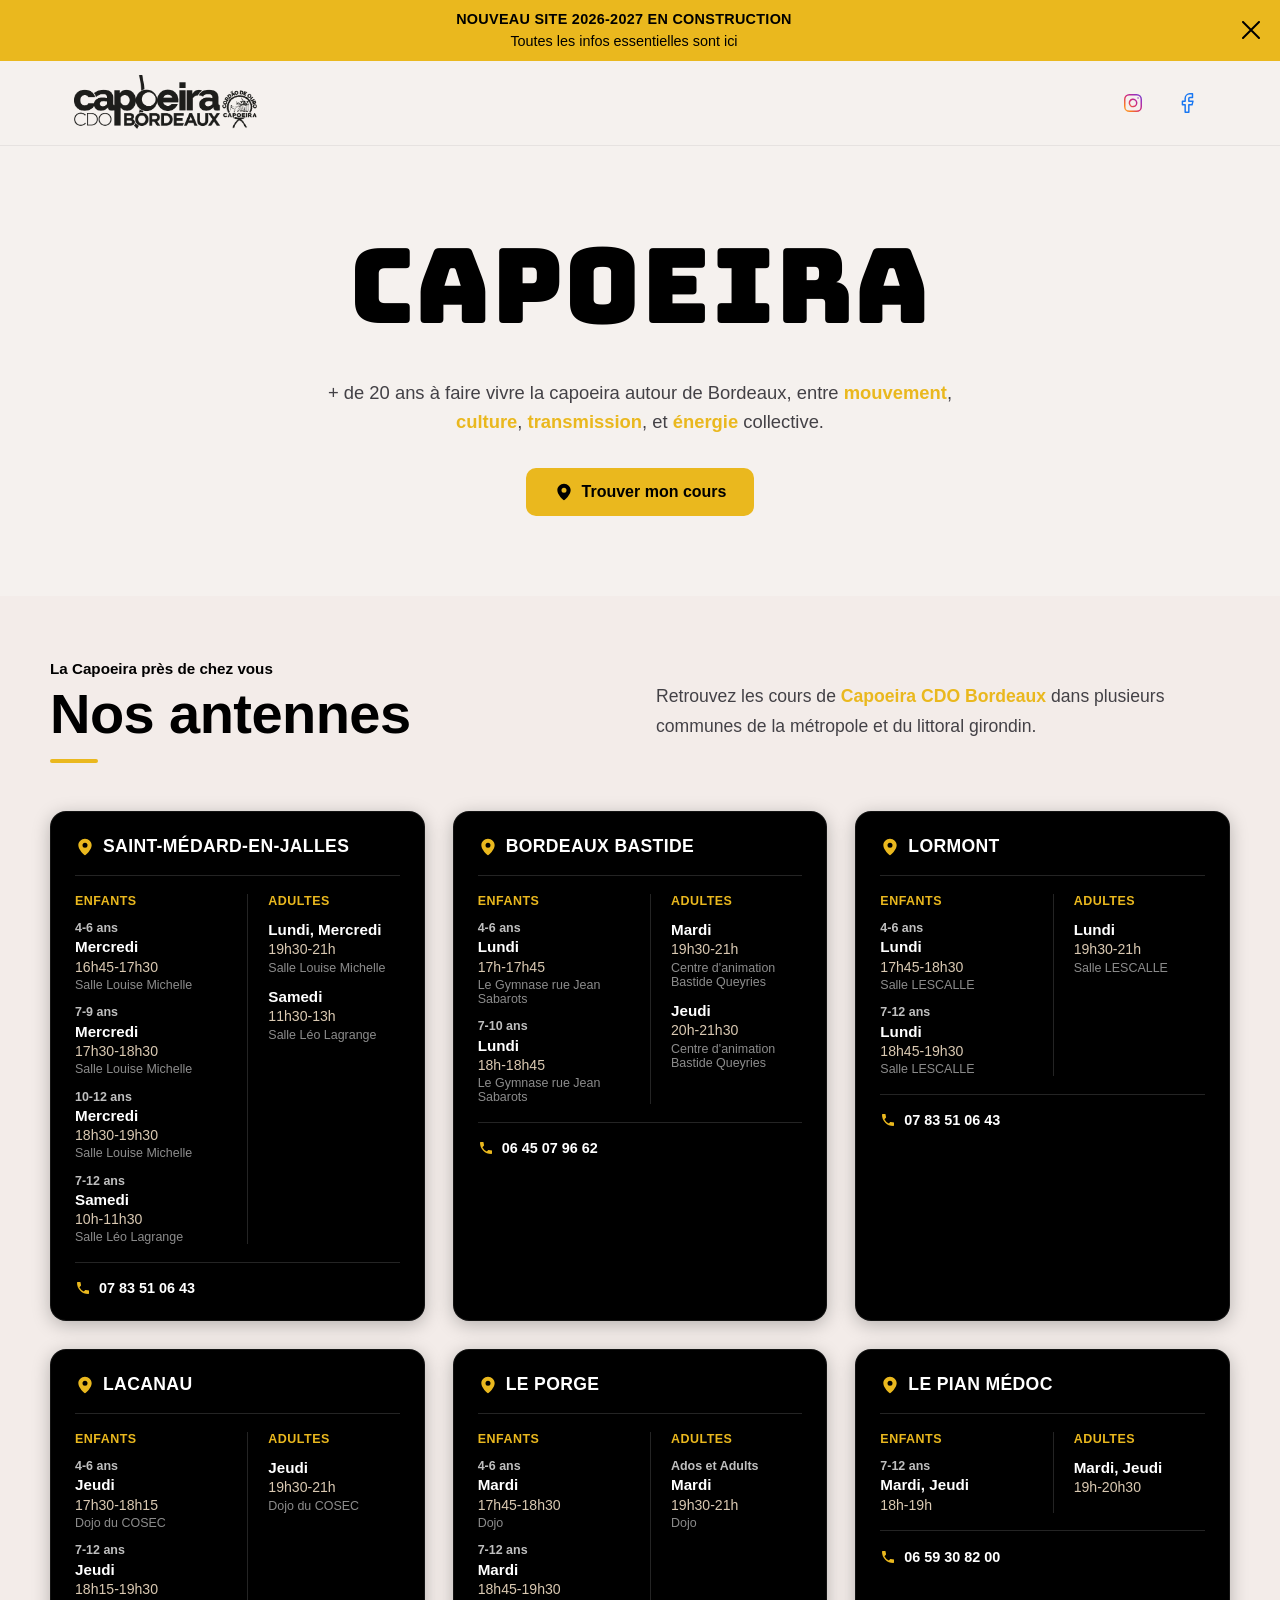
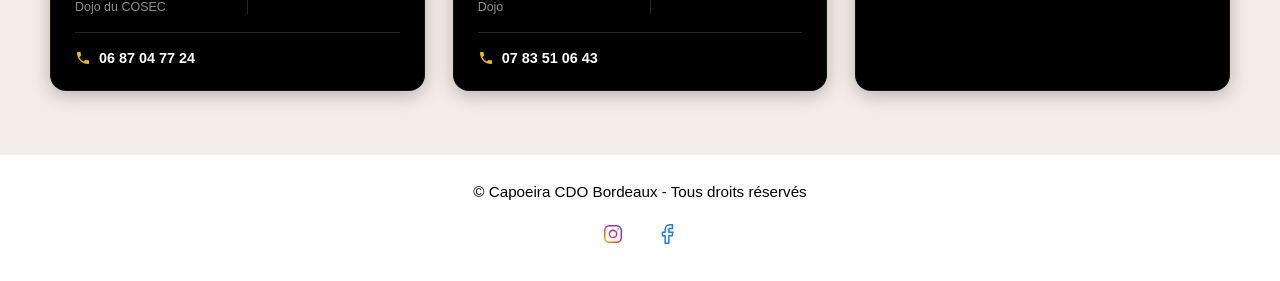
==== index.html @ 887bf37a "Initial commit: original web app Co-Authored-By: Claude Opus 5.5 <noreply@anthropic.com>" ====
<!doctype html>
<html lang="fr">
  <head>
    <meta charset="UTF-8" />
    <meta name="viewport" content="width=device-width, initial-scale=1.0" />
    <title>Capoeira CDO Bordeaux</title>
    <link rel="preconnect" href="https://fonts.googleapis.com" />
    <link rel="preconnect" href="https://fonts.gstatic.com" crossorigin />
    <link
      href="https://fonts.googleapis.com/css2?family=Bungee&display=swap"
      rel="stylesheet"
    />
    <link rel="stylesheet" href="src/style.css" />
  </head>
  <body>
    <div class="banner" id="banner">
      <p class="banner__text">
        <strong>Nouveau site 2026-2027 en construction</strong>
        <span>Toutes les infos essentielles sont ici</span>
      </p>
      <button class="banner__close" id="bannerClose" aria-label="Fermer la bannière">
        <svg width="18" height="18" viewBox="0 0 18 18" fill="none" xmlns="http://www.w3.org/2000/svg">
          <path d="M1 1L17 17M17 1L1 17" stroke="#000000" stroke-width="2" stroke-linecap="round" />
        </svg>
      </button>
    </div>

    <header class="header">
      <div class="header__inner">
        <a href="#top" class="header__logo">
          <img src="public/logo-capoeira-CDO-bordeaux-black.png" alt="Logo Capoeira CDO Bordeaux" />
        </a>

        <div class="header__social">
          <a
            href="https://www.instagram.com/capoeiracdobordeaux/"
            class="header__social-link"
            target="_blank"
            rel="noopener noreferrer"
            aria-label="Instagram Capoeira CDO Bordeaux"
          >
            <img src="public/instagram.svg" alt="" />
          </a>
          <a
            href="https://www.facebook.com/capoeiraCDObordeaux/directory_contact_info"
            class="header__social-link"
            target="_blank"
            rel="noopener noreferrer"
            aria-label="Facebook Capoeira CDO Bordeaux"
          >
            <img src="public/facebook.svg" alt="" />
          </a>
        </div>
      </div>
    </header>

    <main>
      <section class="hero" id="top">
        <h1 class="hero__title">Capoeira</h1>
        <p class="hero__subtitle">
          + de 20 ans à faire vivre la capoeira autour de Bordeaux, entre
          <span class="hero__highlight">mouvement</span>,
          <span class="hero__highlight">culture</span>,
          <span class="hero__highlight">transmission</span>, et
          <span class="hero__highlight">énergie</span> collective.
        </p>
        <a href="#antennes" class="hero__cta">
          <svg viewBox="0 0 24 24" fill="#000000" xmlns="http://www.w3.org/2000/svg">
            <path d="M12 2C7.58 2 4 5.58 4 10c0 5.25 7 12 8 12s8-6.75 8-12c0-4.42-3.58-8-8-8zm0 11a3 3 0 1 1 0-6 3 3 0 0 1 0 6z" />
          </svg>
          Trouver mon cours
        </a>
      </section>

      <section class="antennes" id="antennes">
        <div class="antennes__intro">
          <div class="antennes__intro-left">
            <p class="antennes__eyebrow">La Capoeira près de chez vous</p>
            <h2 class="antennes__title">Nos antennes</h2>
            <span class="antennes__accent"></span>
          </div>
          <div class="antennes__intro-right">
            <p class="antennes__description">
              Retrouvez les cours de
              <strong class="antennes__brand">Capoeira CDO Bordeaux</strong>
              dans plusieurs communes de la métropole et du littoral girondin.
            </p>
          </div>
        </div>
        <div class="antennes__grid" id="antennesGrid"></div>
      </section>
    </main>

    <footer class="footer" id="footer">
      <div class="footer__inner">
        <p>&copy; Capoeira CDO Bordeaux - Tous droits réservés</p>
        <div class="footer__social">
          <a
            href="https://www.instagram.com/capoeiracdobordeaux/"
            class="footer__social-link"
            target="_blank"
            rel="noopener noreferrer"
            aria-label="Instagram Capoeira CDO Bordeaux"
          >
            <img src="public/instagram.svg" alt="" />
          </a>
          <a
            href="https://www.facebook.com/capoeiraCDObordeaux/directory_contact_info"
            class="footer__social-link"
            target="_blank"
            rel="noopener noreferrer"
            aria-label="Facebook Capoeira CDO Bordeaux"
          >
            <img src="public/facebook.svg" alt="" />
          </a>
        </div>
      </div>
    </footer>

    <script src="src/main.js"></script>
  </body>
</html>
---- src/style.css ----
:root {
  --color-secondary: #eab81e; /* Capoeira Gold */
  --color-cream-primary: #f5f1ee;
  --color-cream-secondary: #f3ece9;
  --color-charcoal: #434146;
  --color-stone-gray: #8c8c8c;
  --color-berimbau-orange: #f39433;
  --color-deep-teal: #0a333b;
  --color-cordao-sand: #dac9b2;
  --color-pale-lilac: #eddef4;
  --color-ink-black: #000000;
  --color-white: #ffffff;

  --header-height: 84px;
  --max-width: 1180px;
}

* {
  box-sizing: border-box;
}

html {
  scroll-behavior: smooth;
  scroll-padding-top: var(--header-height);
}

body {
  margin: 0;
  font-family: "Segoe UI", "Helvetica Neue", Arial, sans-serif;
  color: var(--color-charcoal);
  background-color: var(--color-cream-primary);
}

img {
  max-width: 100%;
  display: block;
}

a {
  text-decoration: none;
  color: inherit;
}

/* Banner */
.banner {
  background-color: var(--color-secondary);
  color: var(--color-ink-black);
  display: flex;
  align-items: center;
  justify-content: center;
  gap: 0.75rem;
  padding: 0.65rem 3rem 0.65rem 1rem;
  position: relative;
  text-align: center;
}

.banner.is-hidden {
  display: none;
}

.banner__text {
  margin: 0;
  display: flex;
  flex-direction: column;
  gap: 0.15rem;
  line-height: 1.3;
}

.banner__text strong {
  text-transform: uppercase;
  font-weight: 700;
  font-size: 0.9rem;
  letter-spacing: 0.02em;
}

.banner__text span {
  font-weight: 400;
  font-size: 0.9rem;
}

.banner__close {
  position: absolute;
  right: 1rem;
  top: 50%;
  transform: translateY(-50%);
  background: none;
  border: none;
  cursor: pointer;
  padding: 0.25rem;
  display: flex;
  align-items: center;
  justify-content: center;
}

/* Header */
.header {
  background-color: var(--color-cream-primary);
  position: sticky;
  top: 0;
  z-index: 20;
  box-shadow: 0 1px 0 rgba(0, 0, 0, 0.06);
}

.header__inner {
  max-width: var(--max-width);
  margin: 0 auto;
  min-height: var(--header-height);
  padding: 0.75rem 1.5rem;
  display: flex;
  align-items: center;
  justify-content: space-between;
  gap: 1rem;
}

.header__logo img {
  height: 56px;
  width: auto;
}

.header__social {
  display: flex;
  align-items: center;
  gap: 1rem;
}

.header__social-link {
  display: flex;
  align-items: center;
  justify-content: center;
  width: 38px;
  height: 38px;
  border-radius: 50%;
  transition: background-color 0.2s ease;
}

.header__social-link img {
  width: 22px;
  height: 22px;
}

.header__social-link:hover {
  background-color: var(--color-cream-secondary);
}

/* Hero */
.hero {
  max-width: var(--max-width);
  margin: 0 auto;
  padding: 4.5rem 1.5rem 5rem;
  text-align: center;
}

.hero__title {
  font-family: "Bungee", "Arial Black", sans-serif;
  font-size: clamp(3rem, 9vw, 6.5rem);
  font-weight: 400;
  text-transform: uppercase;
  color: var(--color-ink-black);
  margin: 0 0 1.5rem;
  letter-spacing: 0.01em;
}

.hero__subtitle {
  max-width: 640px;
  margin: 0 auto;
  font-size: 1.15rem;
  line-height: 1.6;
  color: var(--color-charcoal);
}

.hero__highlight {
  color: var(--color-secondary);
  font-weight: 600;
}

.hero__cta {
  display: inline-flex;
  align-items: center;
  gap: 0.5rem;
  margin-top: 2rem;
  padding: 0.85rem 1.75rem;
  background-color: var(--color-secondary);
  color: var(--color-ink-black);
  font-weight: 700;
  font-size: 1rem;
  border-radius: 10px;
  transition: transform 0.2s ease, box-shadow 0.2s ease;
}

.hero__cta svg {
  width: 20px;
  height: 20px;
}

.hero__cta:hover {
  transform: translateY(-2px);
  box-shadow: 0 8px 18px rgba(234, 184, 30, 0.4);
}

/* Antennes */
.antennes {
  background-color: var(--color-cream-secondary);
  padding: 4rem 1.5rem;
}

.antennes__intro {
  max-width: var(--max-width);
  margin: 0 auto 3rem;
  display: grid;
  grid-template-columns: 1fr 1fr;
  gap: 2rem;
  align-items: center;
}

.antennes__eyebrow {
  margin: 0 0 0.5rem;
  color: var(--color-ink-black);
  font-weight: 700;
  font-size: 0.95rem;
}

.antennes__title {
  margin: 0 0 1rem;
  font-weight: 800;
  font-size: clamp(2.5rem, 5vw, 3.5rem);
  color: var(--color-ink-black);
  line-height: 1.05;
  letter-spacing: -0.01em;
}

.antennes__accent {
  display: block;
  width: 48px;
  height: 4px;
  background-color: var(--color-secondary);
  border-radius: 999px;
}

.antennes__description {
  margin: 0;
  color: var(--color-charcoal);
  font-size: 1.1rem;
  line-height: 1.7;
}

.antennes__brand {
  color: var(--color-secondary);
  font-weight: 700;
}

.antennes__grid {
  max-width: var(--max-width);
  margin: 0 auto;
  display: grid;
  grid-template-columns: repeat(auto-fit, minmax(280px, 1fr));
  gap: 1.75rem;
}

.card {
  background-color: var(--color-ink-black);
  border-radius: 16px;
  overflow: hidden;
  border: 1px solid rgba(255, 255, 255, 0.08);
  box-shadow: 0 4px 18px rgba(0, 0, 0, 0.25);
  padding: 1.5rem;
  display: flex;
  flex-direction: column;
  gap: 1.1rem;
  transition: transform 0.2s ease, box-shadow 0.2s ease;
}

.card:hover {
  transform: translateY(-4px);
  box-shadow: 0 10px 26px rgba(0, 0, 0, 0.4);
}

.card__header {
  display: flex;
  align-items: center;
  gap: 0.5rem;
}

.card__pin {
  display: flex;
  flex-shrink: 0;
}

.card__pin svg {
  width: 20px;
  height: 20px;
}

.card__title {
  margin: 0;
  font-size: 1.1rem;
  font-weight: 800;
  text-transform: uppercase;
  letter-spacing: 0.02em;
  color: var(--color-white);
}

.card__divider {
  height: 1px;
  background-color: rgba(255, 255, 255, 0.14);
}

.card__columns {
  display: grid;
  grid-template-columns: 1fr 1fr;
  gap: 1.25rem;
}

.card__column {
  display: flex;
  flex-direction: column;
  gap: 0.85rem;
  padding-left: 1.25rem;
  border-left: 1px solid rgba(255, 255, 255, 0.14);
}

.card__column:first-child {
  padding-left: 0;
  border-left: none;
}

.card__column-title {
  margin: 0;
  color: var(--color-secondary);
  font-weight: 700;
  font-size: 0.78rem;
  text-transform: uppercase;
  letter-spacing: 0.04em;
}

.card__slot {
  margin: 0;
  display: flex;
  flex-direction: column;
  gap: 0.2rem;
}

.card__sub-age {
  margin: 0;
  color: rgba(255, 255, 255, 0.75);
  font-weight: 600;
  font-size: 0.78rem;
}

.card__days {
  margin: 0;
  color: var(--color-white);
  font-weight: 600;
  font-size: 0.95rem;
}

.card__hours {
  margin: 0;
  color: var(--color-cordao-sand);
  font-size: 0.88rem;
}

.card__address {
  margin: 0;
  color: rgba(255, 255, 255, 0.55);
  font-size: 0.78rem;
}

.card__footer {
  display: flex;
  align-items: center;
  gap: 0.5rem;
  padding-top: 1.1rem;
  border-top: 1px solid rgba(255, 255, 255, 0.14);
  font-size: 0.9rem;
}

.card__footer a {
  color: var(--color-white);
  font-weight: 600;
  transition: color 0.2s ease;
}

.card__footer a:hover {
  color: var(--color-secondary);
}

.card__phone-icon {
  display: flex;
  flex-shrink: 0;
}

.card__phone-icon svg {
  width: 16px;
  height: 16px;
}

.card__empty {
  margin: 0;
  color: rgba(255, 255, 255, 0.55);
  font-style: italic;
  font-size: 0.92rem;
}

/* Footer */
.footer {
  background-color: var(--color-white);
  padding: 1.75rem 1.5rem;
}

.footer__inner {
  max-width: var(--max-width);
  margin: 0 auto;
  display: flex;
  flex-direction: column;
  align-items: center;
  gap: 0.9rem;
}

.footer p {
  margin: 0;
  text-align: center;
  color: var(--color-ink-black);
  font-size: 0.95rem;
  font-weight: 400;
}

.footer__social {
  display: flex;
  align-items: center;
  gap: 1rem;
}

.footer__social-link {
  display: flex;
  align-items: center;
  justify-content: center;
  width: 38px;
  height: 38px;
  border-radius: 50%;
  transition: background-color 0.2s ease;
}

.footer__social-link img {
  width: 22px;
  height: 22px;
}

.footer__social-link:hover {
  background-color: var(--color-cream-secondary);
}

/* Responsive */
@media (max-width: 720px) {
  .hero {
    padding: 3rem 1.25rem 3.5rem;
  }

  .banner {
    padding: 0.65rem 2.75rem 0.65rem 0.75rem;
  }

  .card__columns {
    grid-template-columns: 1fr;
    gap: 1.5rem;
  }

  .card__column {
    padding-left: 0;
    border-left: none;
    padding-top: 1.25rem;
    border-top: 1px solid rgba(255, 255, 255, 0.14);
  }

  .card__column:first-child {
    padding-top: 0;
    border-top: none;
  }

  .antennes__intro {
    grid-template-columns: 1fr;
    text-align: left;
  }
}
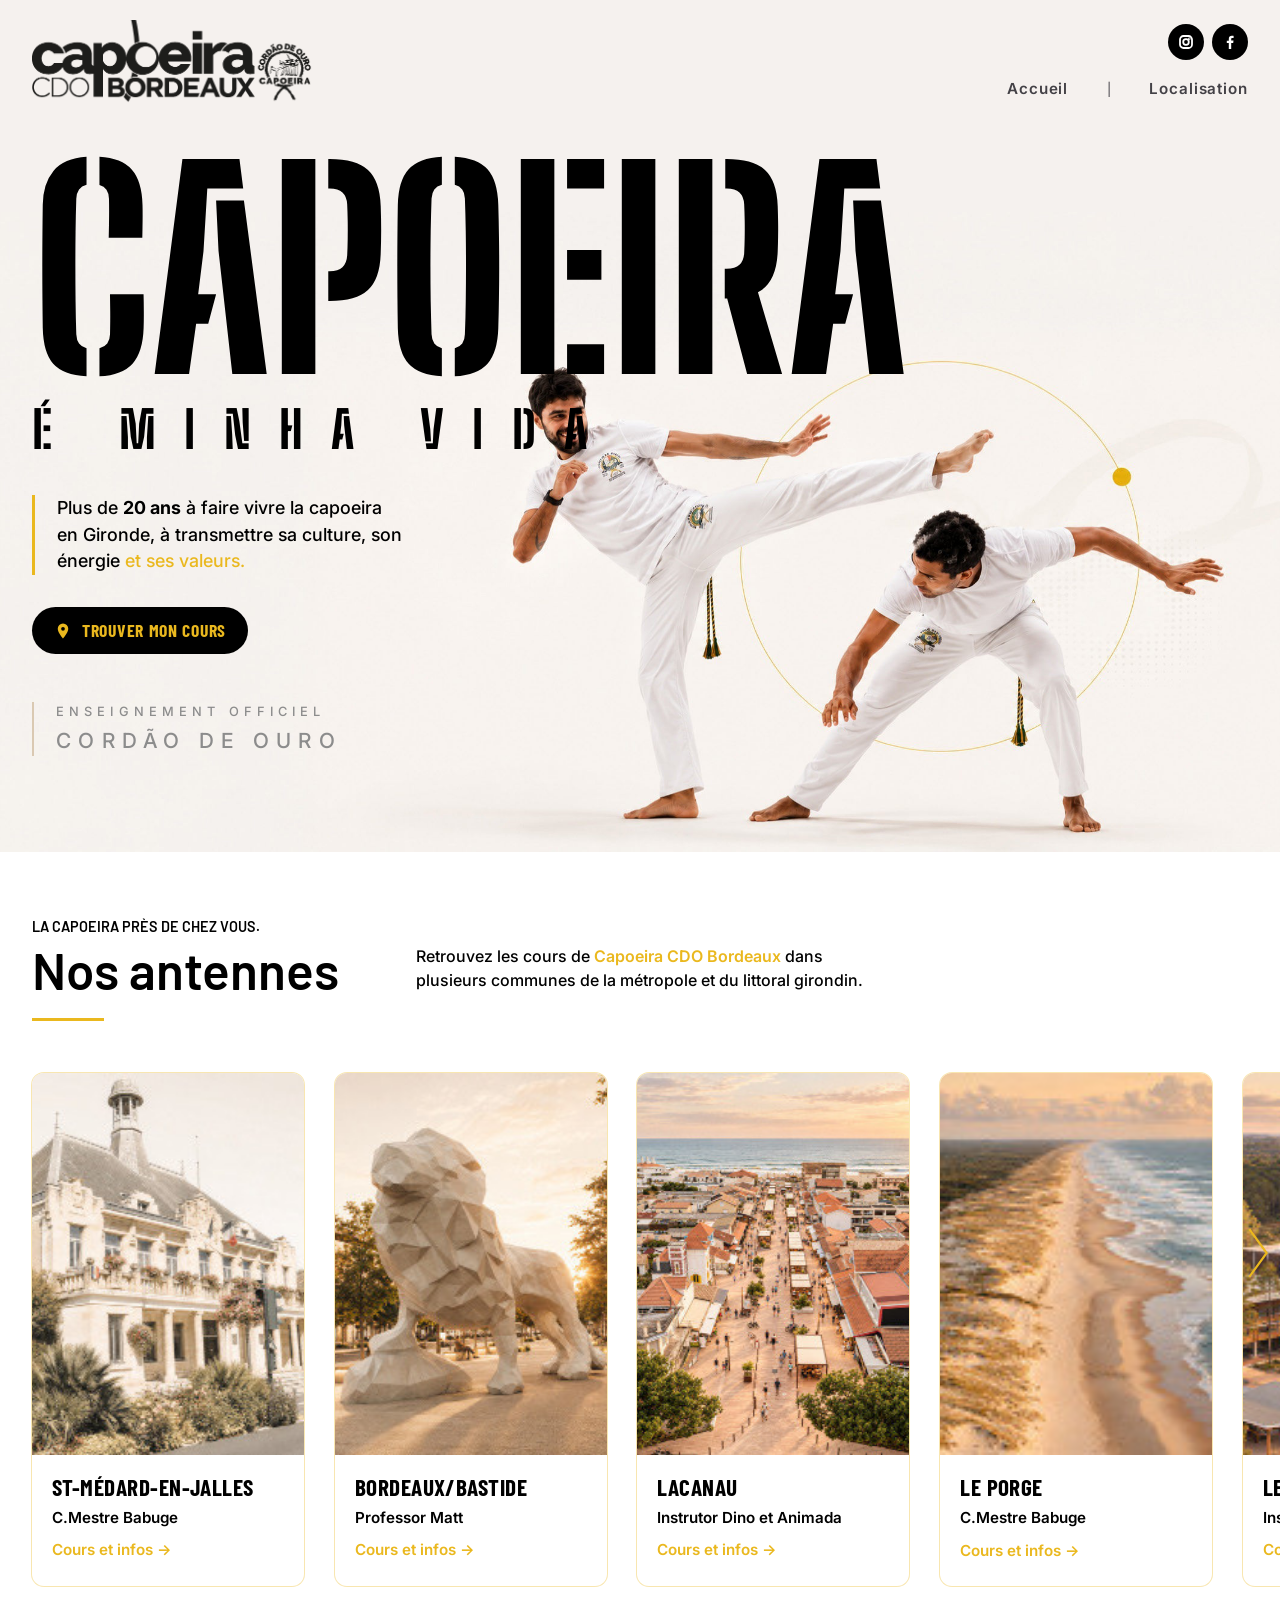
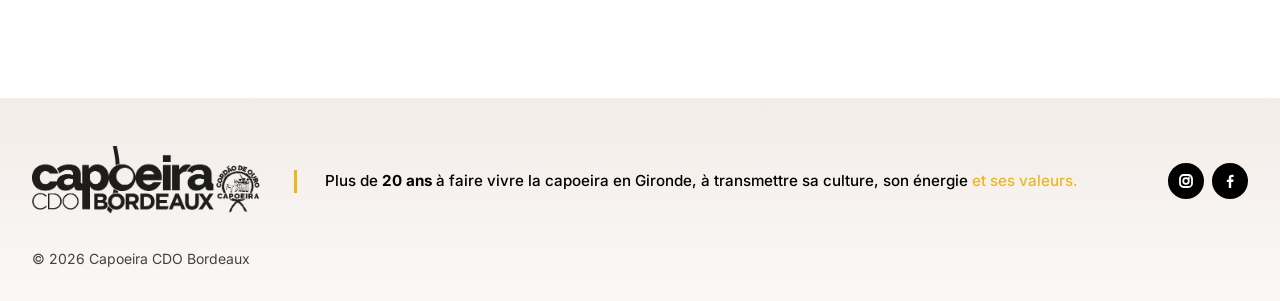
==== commit 7b13b2e4: "feat: landing page with hero, antennes and footer" ====
--- a/index.html
+++ b/index.html
@@ -3,120 +3,704 @@
   <head>
     <meta charset="UTF-8" />
     <meta name="viewport" content="width=device-width, initial-scale=1.0" />
-    <title>Capoeira CDO Bordeaux</title>
+    <title>Capoeira CDO Bordeaux – Cours de capoeira en Gironde</title>
+    <meta
+      name="description"
+      content="Plus de 20 ans à faire vivre la capoeira en Gironde. Cours enfants et adultes à Saint-Médard-en-Jalles, Bordeaux Bastide, Lacanau, Le Porge, Le Pian Médoc et Lormont."
+    />
+    <link
+      rel="icon"
+      type="image/png"
+      href="public/logo-capoeira-CDO-bordeaux-black.png"
+    />
+
     <link rel="preconnect" href="https://fonts.googleapis.com" />
     <link rel="preconnect" href="https://fonts.gstatic.com" crossorigin />
     <link
-      href="https://fonts.googleapis.com/css2?family=Bungee&display=swap"
+      href="https://fonts.googleapis.com/css2?family=Barlow+Condensed:wght@400;700&family=Barlow:wght@500;600&family=Big+Shoulders+Stencil:wght@700&family=Inter:wght@400;500;600;700&display=swap"
       rel="stylesheet"
     />
     <link rel="stylesheet" href="src/style.css" />
+    <script src="src/main.js" defer></script>
   </head>
   <body>
-    <div class="banner" id="banner">
-      <p class="banner__text">
-        <strong>Nouveau site 2026-2027 en construction</strong>
-        <span>Toutes les infos essentielles sont ici</span>
-      </p>
-      <button class="banner__close" id="bannerClose" aria-label="Fermer la bannière">
-        <svg width="18" height="18" viewBox="0 0 18 18" fill="none" xmlns="http://www.w3.org/2000/svg">
-          <path d="M1 1L17 17M17 1L1 17" stroke="#000000" stroke-width="2" stroke-linecap="round" />
-        </svg>
-      </button>
-    </div>
-
-    <header class="header">
-      <div class="header__inner">
-        <a href="#top" class="header__logo">
-          <img src="public/logo-capoeira-CDO-bordeaux-black.png" alt="Logo Capoeira CDO Bordeaux" />
+    <header class="site-header" id="accueil">
+      <div class="container site-header__inner">
+        <a
+          href="#accueil"
+          class="site-header__logo"
+          aria-label="Capoeira CDO Bordeaux – accueil"
+        >
+          <img
+            src="public/logo-capoeira-CDO-bordeaux-black.png"
+            alt="Capoeira CDO Bordeaux"
+            width="286"
+            height="87"
+          />
         </a>
 
-        <div class="header__social">
-          <a
-            href="https://www.instagram.com/capoeiracdobordeaux/"
-            class="header__social-link"
-            target="_blank"
-            rel="noopener noreferrer"
-            aria-label="Instagram Capoeira CDO Bordeaux"
-          >
-            <img src="public/instagram.svg" alt="" />
-          </a>
-          <a
-            href="https://www.facebook.com/capoeiraCDObordeaux/directory_contact_info"
-            class="header__social-link"
-            target="_blank"
-            rel="noopener noreferrer"
-            aria-label="Facebook Capoeira CDO Bordeaux"
-          >
-            <img src="public/facebook.svg" alt="" />
-          </a>
+        <div class="site-header__right">
+          <ul class="socials" aria-label="Réseaux sociaux">
+            <li>
+              <a
+                href="https://www.instagram.com/capoeiracdobordeaux/"
+                target="_blank"
+                rel="noopener"
+                aria-label="Instagram"
+              >
+                <svg viewBox="0 0 24 24" aria-hidden="true">
+                  <rect x="6" y="6" width="12" height="12" rx="3.5" />
+                  <circle cx="12" cy="12" r="2.8" />
+                  <circle cx="15.3" cy="8.7" r=".4" />
+                </svg>
+              </a>
+            </li>
+            <li>
+              <a
+                href="https://www.facebook.com/capoeiraCDObordeaux/directory_contact_info"
+                target="_blank"
+                rel="noopener"
+                aria-label="Facebook"
+              >
+                <svg viewBox="0 0 24 24" aria-hidden="true">
+                  <path
+                    class="fill"
+                    d="M13.2 19v-6h2l.3-2.4h-2.3V9.2c0-.7.2-1.2 1.2-1.2h1.2V5.9c-.2 0-1-.1-1.8-.1-1.8 0-3 1.1-3 3.1v1.8h-2V13h2v6h2.4z"
+                  />
+                </svg>
+              </a>
+            </li>
+          </ul>
+
+          <nav class="main-nav" aria-label="Navigation principale">
+            <ul>
+              <li><a href="#accueil">Accueil</a></li>
+              <li><a href="#antennes">Localisation</a></li>
+            </ul>
+          </nav>
         </div>
       </div>
     </header>
 
     <main>
-      <section class="hero" id="top">
-        <h1 class="hero__title">Capoeira</h1>
-        <p class="hero__subtitle">
-          + de 20 ans à faire vivre la capoeira autour de Bordeaux, entre
-          <span class="hero__highlight">mouvement</span>,
-          <span class="hero__highlight">culture</span>,
-          <span class="hero__highlight">transmission</span>, et
-          <span class="hero__highlight">énergie</span> collective.
-        </p>
-        <a href="#antennes" class="hero__cta">
-          <svg viewBox="0 0 24 24" fill="#000000" xmlns="http://www.w3.org/2000/svg">
-            <path d="M12 2C7.58 2 4 5.58 4 10c0 5.25 7 12 8 12s8-6.75 8-12c0-4.42-3.58-8-8-8zm0 11a3 3 0 1 1 0-6 3 3 0 0 1 0 6z" />
-          </svg>
-          Trouver mon cours
-        </a>
+      <section class="hero" aria-labelledby="hero-title">
+        <div class="container hero__inner">
+          <div class="hero__content">
+            <h1 id="hero-title" class="hero__title">
+              Capoeira
+              <span class="hero__tagline" lang="pt">É minha vida</span>
+            </h1>
+
+            <p class="hero__lead">
+              Plus de <strong>20 ans</strong> à faire vivre la capoeira en
+              Gironde, à transmettre sa culture, son énergie
+              <span class="text-gold">et ses valeurs.</span>
+            </p>
+
+            <a href="#antennes" class="btn btn--dark">
+              <svg viewBox="0 0 24 24" aria-hidden="true">
+                <path
+                  d="M12 2a7 7 0 0 0-7 7c0 5.2 7 13 7 13s7-7.8 7-13a7 7 0 0 0-7-7zm0 9.5A2.5 2.5 0 1 1 12 6.5a2.5 2.5 0 0 1 0 5z"
+                />
+              </svg>
+              Trouver mon cours
+            </a>
+
+            <p class="hero__affiliation">
+              <span>Enseignement officiel</span>
+              <span lang="pt">Cordão de Ouro</span>
+            </p>
+          </div>
+
+          <img
+            class="hero__image"
+            src="public/images/hero-capoeiristes.jpg"
+            alt="Deux capoeiristes en tenue blanche en plein mouvement"
+            width="2449"
+            height="1064"
+          />
+        </div>
       </section>
 
-      <section class="antennes" id="antennes">
-        <div class="antennes__intro">
-          <div class="antennes__intro-left">
-            <p class="antennes__eyebrow">La Capoeira près de chez vous</p>
-            <h2 class="antennes__title">Nos antennes</h2>
-            <span class="antennes__accent"></span>
-          </div>
-          <div class="antennes__intro-right">
-            <p class="antennes__description">
+      <section class="antennes" id="antennes" aria-labelledby="antennes-title">
+        <div class="container">
+          <div class="section-head">
+            <div class="section-head__titles">
+              <p class="section-head__eyebrow">
+                La capoeira près de chez vous.
+              </p>
+              <h2 id="antennes-title" class="section-head__title">
+                Nos antennes
+              </h2>
+            </div>
+            <p class="section-head__text">
               Retrouvez les cours de
-              <strong class="antennes__brand">Capoeira CDO Bordeaux</strong>
-              dans plusieurs communes de la métropole et du littoral girondin.
+              <span class="text-gold">Capoeira CDO Bordeaux</span> dans
+              plusieurs communes de la métropole et du littoral girondin.
             </p>
           </div>
         </div>
-        <div class="antennes__grid" id="antennesGrid"></div>
+
+        <div class="carousel">
+          <button
+            class="carousel__arrow carousel__arrow--prev"
+            type="button"
+            aria-label="Antennes précédentes"
+            data-dir="-1"
+          >
+            <svg viewBox="0 0 24 48" aria-hidden="true">
+              <path d="M20 2 4 24l16 22" />
+            </svg>
+          </button>
+          <ul class="carousel__track" id="antennes-list">
+            <li class="card" id="antenne-saint-medard">
+              <div class="card__media">
+                <img
+                  src="public/images/antenne-saint-medard.jpg"
+                  alt=""
+                  loading="lazy"
+                />
+              </div>
+              <div class="card__body">
+                <h3 class="card__title">St-Médard-en-Jalles</h3>
+                <p class="card__teacher">C.Mestre Babuge</p>
+                <button
+                  class="card__toggle"
+                  type="button"
+                  aria-expanded="false"
+                  aria-controls="antenne-saint-medard-details"
+                >
+                  <span class="card__toggle-label">Cours et infos</span>
+                  <span aria-hidden="true" class="card__toggle-arrow">→</span>
+                </button>
+                <div
+                  class="card__details"
+                  id="antenne-saint-medard-details"
+                  hidden
+                >
+                  <div class="schedule">
+                    <div class="schedule__col">
+                      <h4 class="schedule__title">Enfants</h4>
+                      <div class="schedule__group">
+                        <p class="schedule__age">4-6 ans</p>
+                        <ul class="schedule__sessions">
+                          <li>
+                            <span class="schedule__when"
+                              >Mercredi · 16h45-17h30</span
+                            >
+                            <span class="schedule__where"
+                              >Salle Louise Michelle</span
+                            >
+                          </li>
+                        </ul>
+                      </div>
+                      <div class="schedule__group">
+                        <p class="schedule__age">7-9 ans</p>
+                        <ul class="schedule__sessions">
+                          <li>
+                            <span class="schedule__when"
+                              >Mercredi · 17h30-18h30</span
+                            >
+                            <span class="schedule__where"
+                              >Salle Louise Michelle</span
+                            >
+                          </li>
+                        </ul>
+                      </div>
+                      <div class="schedule__group">
+                        <p class="schedule__age">10-12 ans</p>
+                        <ul class="schedule__sessions">
+                          <li>
+                            <span class="schedule__when"
+                              >Mercredi · 18h30-19h30</span
+                            >
+                            <span class="schedule__where"
+                              >Salle Louise Michelle</span
+                            >
+                          </li>
+                        </ul>
+                      </div>
+                      <div class="schedule__group">
+                        <p class="schedule__age">7-12 ans</p>
+                        <ul class="schedule__sessions">
+                          <li>
+                            <span class="schedule__when"
+                              >Samedi · 10h-11h30</span
+                            >
+                            <span class="schedule__where"
+                              >Salle Léo Lagrange</span
+                            >
+                          </li>
+                        </ul>
+                      </div>
+                    </div>
+                    <div class="schedule__col">
+                      <h4 class="schedule__title">Adultes</h4>
+                      <div class="schedule__group">
+                        <ul class="schedule__sessions">
+                          <li>
+                            <span class="schedule__when"
+                              >Lundi, Mercredi · 19h30-21h</span
+                            >
+                            <span class="schedule__where"
+                              >Salle Louise Michelle</span
+                            >
+                          </li>
+                          <li>
+                            <span class="schedule__when"
+                              >Samedi · 11h30-13h</span
+                            >
+                            <span class="schedule__where"
+                              >Salle Léo Lagrange</span
+                            >
+                          </li>
+                        </ul>
+                      </div>
+                    </div>
+                  </div>
+                  <a class="card__phone" href="tel:0783510643">
+                    <svg viewBox="0 0 24 24" aria-hidden="true">
+                      <path
+                        d="M6.6 10.8a15.1 15.1 0 0 0 6.6 6.6l2.2-2.2a1 1 0 0 1 1-.25 11.4 11.4 0 0 0 3.6.57 1 1 0 0 1 1 1V20a1 1 0 0 1-1 1A17 17 0 0 1 3 4a1 1 0 0 1 1-1h3.5a1 1 0 0 1 1 1c0 1.25.2 2.45.57 3.57a1 1 0 0 1-.25 1z"
+                      ></path>
+                    </svg>
+                    07 83 51 06 43
+                  </a>
+                </div>
+              </div>
+            </li>
+            <li class="card" id="antenne-bordeaux-bastide">
+              <div class="card__media">
+                <img
+                  src="public/images/antenne-bordeaux-bastide.jpg"
+                  alt=""
+                  loading="lazy"
+                />
+              </div>
+              <div class="card__body">
+                <h3 class="card__title">Bordeaux/Bastide</h3>
+                <p class="card__teacher">Professor Matt</p>
+                <button
+                  class="card__toggle"
+                  type="button"
+                  aria-expanded="false"
+                  aria-controls="antenne-bordeaux-bastide-details"
+                >
+                  <span class="card__toggle-label">Cours et infos</span>
+                  <span aria-hidden="true" class="card__toggle-arrow">→</span>
+                </button>
+                <div
+                  class="card__details"
+                  id="antenne-bordeaux-bastide-details"
+                  hidden
+                >
+                  <div class="schedule">
+                    <div class="schedule__col">
+                      <h4 class="schedule__title">Enfants</h4>
+                      <div class="schedule__group">
+                        <p class="schedule__age">4-6 ans</p>
+                        <ul class="schedule__sessions">
+                          <li>
+                            <span class="schedule__when"
+                              >Lundi · 17h-17h45</span
+                            >
+                            <span class="schedule__where"
+                              >Le Gymnase rue Jean Sabarots</span
+                            >
+                          </li>
+                        </ul>
+                      </div>
+                      <div class="schedule__group">
+                        <p class="schedule__age">7-10 ans</p>
+                        <ul class="schedule__sessions">
+                          <li>
+                            <span class="schedule__when"
+                              >Lundi · 18h-18h45</span
+                            >
+                            <span class="schedule__where"
+                              >Le Gymnase rue Jean Sabarots</span
+                            >
+                          </li>
+                        </ul>
+                      </div>
+                    </div>
+                    <div class="schedule__col">
+                      <h4 class="schedule__title">Adultes</h4>
+                      <div class="schedule__group">
+                        <ul class="schedule__sessions">
+                          <li>
+                            <span class="schedule__when"
+                              >Mardi · 19h30-21h</span
+                            >
+                            <span class="schedule__where"
+                              >Centre d'animation Bastide Queyries</span
+                            >
+                          </li>
+                          <li>
+                            <span class="schedule__when"
+                              >Jeudi · 20h-21h30</span
+                            >
+                            <span class="schedule__where"
+                              >Centre d'animation Bastide Queyries</span
+                            >
+                          </li>
+                        </ul>
+                      </div>
+                    </div>
+                  </div>
+                  <a class="card__phone" href="tel:0645079662">
+                    <svg viewBox="0 0 24 24" aria-hidden="true">
+                      <path
+                        d="M6.6 10.8a15.1 15.1 0 0 0 6.6 6.6l2.2-2.2a1 1 0 0 1 1-.25 11.4 11.4 0 0 0 3.6.57 1 1 0 0 1 1 1V20a1 1 0 0 1-1 1A17 17 0 0 1 3 4a1 1 0 0 1 1-1h3.5a1 1 0 0 1 1 1c0 1.25.2 2.45.57 3.57a1 1 0 0 1-.25 1z"
+                      ></path>
+                    </svg>
+                    06 45 07 96 62
+                  </a>
+                </div>
+              </div>
+            </li>
+            <li class="card" id="antenne-lacanau">
+              <div class="card__media">
+                <img
+                  src="public/images/antenne-lacanau.jpg"
+                  alt=""
+                  loading="lazy"
+                />
+              </div>
+              <div class="card__body">
+                <h3 class="card__title">Lacanau</h3>
+                <p class="card__teacher">Instrutor Dino et Animada</p>
+                <button
+                  class="card__toggle"
+                  type="button"
+                  aria-expanded="false"
+                  aria-controls="antenne-lacanau-details"
+                >
+                  <span class="card__toggle-label">Cours et infos</span>
+                  <span aria-hidden="true" class="card__toggle-arrow">→</span>
+                </button>
+                <div class="card__details" id="antenne-lacanau-details" hidden>
+                  <div class="schedule">
+                    <div class="schedule__col">
+                      <h4 class="schedule__title">Enfants</h4>
+                      <div class="schedule__group">
+                        <p class="schedule__age">4-6 ans</p>
+                        <ul class="schedule__sessions">
+                          <li>
+                            <span class="schedule__when"
+                              >Jeudi · 17h30-18h15</span
+                            >
+                            <span class="schedule__where">Dojo du COSEC</span>
+                          </li>
+                        </ul>
+                      </div>
+                      <div class="schedule__group">
+                        <p class="schedule__age">7-12 ans</p>
+                        <ul class="schedule__sessions">
+                          <li>
+                            <span class="schedule__when"
+                              >Jeudi · 18h15-19h30</span
+                            >
+                            <span class="schedule__where">Dojo du COSEC</span>
+                          </li>
+                        </ul>
+                      </div>
+                    </div>
+                    <div class="schedule__col">
+                      <h4 class="schedule__title">Adultes</h4>
+                      <div class="schedule__group">
+                        <ul class="schedule__sessions">
+                          <li>
+                            <span class="schedule__when"
+                              >Jeudi · 19h30-21h</span
+                            >
+                            <span class="schedule__where">Dojo du COSEC</span>
+                          </li>
+                        </ul>
+                      </div>
+                    </div>
+                  </div>
+                  <a class="card__phone" href="tel:0687047724">
+                    <svg viewBox="0 0 24 24" aria-hidden="true">
+                      <path
+                        d="M6.6 10.8a15.1 15.1 0 0 0 6.6 6.6l2.2-2.2a1 1 0 0 1 1-.25 11.4 11.4 0 0 0 3.6.57 1 1 0 0 1 1 1V20a1 1 0 0 1-1 1A17 17 0 0 1 3 4a1 1 0 0 1 1-1h3.5a1 1 0 0 1 1 1c0 1.25.2 2.45.57 3.57a1 1 0 0 1-.25 1z"
+                      ></path>
+                    </svg>
+                    06 87 04 77 24
+                  </a>
+                </div>
+              </div>
+            </li>
+            <li class="card" id="antenne-le-porge">
+              <div class="card__media">
+                <img
+                  src="public/images/antenne-le-porge.jpg"
+                  alt=""
+                  loading="lazy"
+                />
+              </div>
+              <div class="card__body">
+                <h3 class="card__title">Le Porge</h3>
+                <p class="card__teacher">C.Mestre Babuge</p>
+                <button
+                  class="card__toggle"
+                  type="button"
+                  aria-expanded="false"
+                  aria-controls="antenne-le-porge-details"
+                >
+                  <span class="card__toggle-label">Cours et infos</span>
+                  <span aria-hidden="true" class="card__toggle-arrow">→</span>
+                </button>
+                <div class="card__details" id="antenne-le-porge-details" hidden>
+                  <div class="schedule">
+                    <div class="schedule__col">
+                      <h4 class="schedule__title">Enfants</h4>
+                      <div class="schedule__group">
+                        <p class="schedule__age">4-6 ans</p>
+                        <ul class="schedule__sessions">
+                          <li>
+                            <span class="schedule__when"
+                              >Mardi · 17h45-18h30</span
+                            >
+                            <span class="schedule__where">Dojo</span>
+                          </li>
+                        </ul>
+                      </div>
+                      <div class="schedule__group">
+                        <p class="schedule__age">7-12 ans</p>
+                        <ul class="schedule__sessions">
+                          <li>
+                            <span class="schedule__when"
+                              >Mardi · 18h45-19h30</span
+                            >
+                            <span class="schedule__where">Dojo</span>
+                          </li>
+                        </ul>
+                      </div>
+                    </div>
+                    <div class="schedule__col">
+                      <h4 class="schedule__title">Adultes</h4>
+                      <div class="schedule__group">
+                        <p class="schedule__age">Ados et adultes</p>
+                        <ul class="schedule__sessions">
+                          <li>
+                            <span class="schedule__when"
+                              >Mardi · 19h30-21h</span
+                            >
+                            <span class="schedule__where">Dojo</span>
+                          </li>
+                        </ul>
+                      </div>
+                    </div>
+                  </div>
+                  <a class="card__phone" href="tel:0783510643">
+                    <svg viewBox="0 0 24 24" aria-hidden="true">
+                      <path
+                        d="M6.6 10.8a15.1 15.1 0 0 0 6.6 6.6l2.2-2.2a1 1 0 0 1 1-.25 11.4 11.4 0 0 0 3.6.57 1 1 0 0 1 1 1V20a1 1 0 0 1-1 1A17 17 0 0 1 3 4a1 1 0 0 1 1-1h3.5a1 1 0 0 1 1 1c0 1.25.2 2.45.57 3.57a1 1 0 0 1-.25 1z"
+                      ></path>
+                    </svg>
+                    07 83 51 06 43
+                  </a>
+                </div>
+              </div>
+            </li>
+            <li class="card" id="antenne-le-pian-medoc">
+              <div class="card__media">
+                <img
+                  src="public/images/antenne-le-pian-medoc.jpg"
+                  alt=""
+                  loading="lazy"
+                />
+              </div>
+              <div class="card__body">
+                <h3 class="card__title">Le Pian Médoc</h3>
+                <p class="card__teacher">Instrutor Coco</p>
+                <button
+                  class="card__toggle"
+                  type="button"
+                  aria-expanded="false"
+                  aria-controls="antenne-le-pian-medoc-details"
+                >
+                  <span class="card__toggle-label">Cours et infos</span>
+                  <span aria-hidden="true" class="card__toggle-arrow">→</span>
+                </button>
+                <div
+                  class="card__details"
+                  id="antenne-le-pian-medoc-details"
+                  hidden
+                >
+                  <div class="schedule">
+                    <div class="schedule__col">
+                      <h4 class="schedule__title">Enfants</h4>
+                      <div class="schedule__group">
+                        <p class="schedule__age">7-12 ans</p>
+                        <ul class="schedule__sessions">
+                          <li>
+                            <span class="schedule__when"
+                              >Mardi, Jeudi · 18h-19h</span
+                            >
+                          </li>
+                        </ul>
+                      </div>
+                    </div>
+                    <div class="schedule__col">
+                      <h4 class="schedule__title">Adultes</h4>
+                      <div class="schedule__group">
+                        <ul class="schedule__sessions">
+                          <li>
+                            <span class="schedule__when"
+                              >Mardi, Jeudi · 19h-20h30</span
+                            >
+                          </li>
+                        </ul>
+                      </div>
+                    </div>
+                  </div>
+                  <a class="card__phone" href="tel:0659308200">
+                    <svg viewBox="0 0 24 24" aria-hidden="true">
+                      <path
+                        d="M6.6 10.8a15.1 15.1 0 0 0 6.6 6.6l2.2-2.2a1 1 0 0 1 1-.25 11.4 11.4 0 0 0 3.6.57 1 1 0 0 1 1 1V20a1 1 0 0 1-1 1A17 17 0 0 1 3 4a1 1 0 0 1 1-1h3.5a1 1 0 0 1 1 1c0 1.25.2 2.45.57 3.57a1 1 0 0 1-.25 1z"
+                      ></path>
+                    </svg>
+                    06 59 30 82 00
+                  </a>
+                </div>
+              </div>
+            </li>
+            <li class="card" id="antenne-lormont">
+              <div class="card__media">
+                <img src="public/images/antenne-lormont.jpg" alt="" loading="lazy" />
+              </div>
+              <div class="card__body">
+                <h3 class="card__title">Lormont</h3>
+                <p class="card__teacher">C.Mestre Babuge</p>
+                <button
+                  class="card__toggle"
+                  type="button"
+                  aria-expanded="false"
+                  aria-controls="antenne-lormont-details"
+                >
+                  <span class="card__toggle-label">Cours et infos</span>
+                  <span aria-hidden="true" class="card__toggle-arrow">→</span>
+                </button>
+                <div class="card__details" id="antenne-lormont-details" hidden>
+                  <div class="schedule">
+                    <div class="schedule__col">
+                      <h4 class="schedule__title">Enfants</h4>
+                      <div class="schedule__group">
+                        <p class="schedule__age">4-6 ans</p>
+                        <ul class="schedule__sessions">
+                          <li>
+                            <span class="schedule__when"
+                              >Lundi · 17h45-18h30</span
+                            >
+                            <span class="schedule__where">Salle LESCALLE</span>
+                          </li>
+                        </ul>
+                      </div>
+                      <div class="schedule__group">
+                        <p class="schedule__age">7-12 ans</p>
+                        <ul class="schedule__sessions">
+                          <li>
+                            <span class="schedule__when"
+                              >Lundi · 18h45-19h30</span
+                            >
+                            <span class="schedule__where">Salle LESCALLE</span>
+                          </li>
+                        </ul>
+                      </div>
+                    </div>
+                    <div class="schedule__col">
+                      <h4 class="schedule__title">Adultes</h4>
+                      <div class="schedule__group">
+                        <ul class="schedule__sessions">
+                          <li>
+                            <span class="schedule__when"
+                              >Lundi · 19h30-21h</span
+                            >
+                            <span class="schedule__where">Salle LESCALLE</span>
+                          </li>
+                        </ul>
+                      </div>
+                    </div>
+                  </div>
+                  <a class="card__phone" href="tel:0783510643">
+                    <svg viewBox="0 0 24 24" aria-hidden="true">
+                      <path
+                        d="M6.6 10.8a15.1 15.1 0 0 0 6.6 6.6l2.2-2.2a1 1 0 0 1 1-.25 11.4 11.4 0 0 0 3.6.57 1 1 0 0 1 1 1V20a1 1 0 0 1-1 1A17 17 0 0 1 3 4a1 1 0 0 1 1-1h3.5a1 1 0 0 1 1 1c0 1.25.2 2.45.57 3.57a1 1 0 0 1-.25 1z"
+                      ></path>
+                    </svg>
+                    07 83 51 06 43
+                  </a>
+                </div>
+              </div>
+            </li>
+          </ul>
+          <button
+            class="carousel__arrow carousel__arrow--next"
+            type="button"
+            aria-label="Antennes suivantes"
+            data-dir="1"
+          >
+            <svg viewBox="0 0 24 48" aria-hidden="true">
+              <path d="m4 2 16 22L4 46" />
+            </svg>
+          </button>
+        </div>
       </section>
     </main>
 
-    <footer class="footer" id="footer">
-      <div class="footer__inner">
-        <p>&copy; Capoeira CDO Bordeaux - Tous droits réservés</p>
-        <div class="footer__social">
-          <a
-            href="https://www.instagram.com/capoeiracdobordeaux/"
-            class="footer__social-link"
-            target="_blank"
-            rel="noopener noreferrer"
-            aria-label="Instagram Capoeira CDO Bordeaux"
-          >
-            <img src="public/instagram.svg" alt="" />
-          </a>
-          <a
-            href="https://www.facebook.com/capoeiraCDObordeaux/directory_contact_info"
-            class="footer__social-link"
-            target="_blank"
-            rel="noopener noreferrer"
-            aria-label="Facebook Capoeira CDO Bordeaux"
-          >
-            <img src="public/facebook.svg" alt="" />
-          </a>
+    <footer class="site-footer">
+      <div class="container">
+        <div class="site-footer__top">
+          <img
+            src="public/logo-capoeira-CDO-bordeaux-black.png"
+            alt="Capoeira CDO Bordeaux"
+            width="286"
+            height="87"
+            loading="lazy"
+          />
+          <p class="site-footer__text">
+            Plus de <strong>20 ans</strong> à faire vivre la capoeira en
+            Gironde, à transmettre sa culture, son énergie
+            <span class="text-gold">et ses valeurs.</span>
+          </p>
+          <ul class="socials" aria-label="Réseaux sociaux">
+            <li>
+              <a
+                href="https://www.instagram.com/capoeiracdobordeaux/"
+                target="_blank"
+                rel="noopener"
+                aria-label="Instagram"
+              >
+                <svg viewBox="0 0 24 24" aria-hidden="true">
+                  <rect x="6" y="6" width="12" height="12" rx="3.5" />
+                  <circle cx="12" cy="12" r="2.8" />
+                  <circle cx="15.3" cy="8.7" r=".4" />
+                </svg>
+              </a>
+            </li>
+            <li>
+              <a
+                href="https://www.facebook.com/capoeiraCDObordeaux/directory_contact_info"
+                target="_blank"
+                rel="noopener"
+                aria-label="Facebook"
+              >
+                <svg viewBox="0 0 24 24" aria-hidden="true">
+                  <path
+                    class="fill"
+                    d="M13.2 19v-6h2l.3-2.4h-2.3V9.2c0-.7.2-1.2 1.2-1.2h1.2V5.9c-.2 0-1-.1-1.8-.1-1.8 0-3 1.1-3 3.1v1.8h-2V13h2v6h2.4z"
+                  />
+                </svg>
+              </a>
+            </li>
+          </ul>
         </div>
+        <p class="site-footer__copy">
+          © <span id="year">2026</span> Capoeira CDO Bordeaux
+        </p>
       </div>
     </footer>
-
-    <script src="src/main.js"></script>
   </body>
 </html>
--- a/src/style.css
+++ b/src/style.css
@@ -1,483 +1,607 @@
 :root {
-  --color-secondary: #eab81e; /* Capoeira Gold */
-  --color-cream-primary: #f5f1ee;
-  --color-cream-secondary: #f3ece9;
-  --color-charcoal: #434146;
-  --color-stone-gray: #8c8c8c;
-  --color-berimbau-orange: #f39433;
-  --color-deep-teal: #0a333b;
-  --color-cordao-sand: #dac9b2;
-  --color-pale-lilac: #eddef4;
-  --color-ink-black: #000000;
-  --color-white: #ffffff;
-
-  --header-height: 84px;
-  --max-width: 1180px;
-}
-
-* {
+  --gold: #eab81e;
+  --cream: #f5f1ee;
+  --cream-2: #f3ece9;
+  --charcoal: #434146;
+  --stone: #8c8c8c;
+  --orange: #f39433;
+  --teal: #0a333b;
+  --sand: #dac9b2;
+  --lilac: #eddef4;
+  --black: #000;
+  --white: #fff;
+
+  --font-stencil: 'Big Shoulders Stencil', 'Barlow Condensed', sans-serif;
+  --font-condensed: 'Barlow Condensed', 'Arial Narrow', sans-serif;
+  --font-display: 'Barlow', system-ui, sans-serif;
+  --font-body: 'Inter', system-ui, sans-serif;
+
+  --container: 1352px;
+  --gutter: 16px;
+  --edge: max(var(--gutter), (100vw - var(--container)) / 2);
+}
+
+@media (min-width: 768px) {
+  :root {
+    --gutter: 32px;
+  }
+}
+
+*,
+*::before,
+*::after {
   box-sizing: border-box;
 }
 
 html {
   scroll-behavior: smooth;
-  scroll-padding-top: var(--header-height);
+  /* keep anchored sections clear of the sticky header (set in main.js) */
+  scroll-padding-top: var(--header-height, 0px);
+}
+
+@media (prefers-reduced-motion: reduce) {
+  html {
+    scroll-behavior: auto;
+  }
 }
 
 body {
   margin: 0;
-  font-family: "Segoe UI", "Helvetica Neue", Arial, sans-serif;
-  color: var(--color-charcoal);
-  background-color: var(--color-cream-primary);
+  font-family: var(--font-body);
+  color: var(--black);
+  background: var(--cream);
+  line-height: 1.5;
+  -webkit-font-smoothing: antialiased;
+  overflow-x: hidden;
 }
 
 img {
+  display: block;
   max-width: 100%;
-  display: block;
 }
 
 a {
-  text-decoration: none;
   color: inherit;
 }
 
-/* Banner */
-.banner {
-  background-color: var(--color-secondary);
-  color: var(--color-ink-black);
-  display: flex;
-  align-items: center;
-  justify-content: center;
-  gap: 0.75rem;
-  padding: 0.65rem 3rem 0.65rem 1rem;
-  position: relative;
-  text-align: center;
-}
-
-.banner.is-hidden {
-  display: none;
-}
-
-.banner__text {
-  margin: 0;
-  display: flex;
-  flex-direction: column;
-  gap: 0.15rem;
-  line-height: 1.3;
-}
-
-.banner__text strong {
-  text-transform: uppercase;
-  font-weight: 700;
-  font-size: 0.9rem;
-  letter-spacing: 0.02em;
-}
-
-.banner__text span {
-  font-weight: 400;
-  font-size: 0.9rem;
-}
-
-.banner__close {
-  position: absolute;
-  right: 1rem;
-  top: 50%;
-  transform: translateY(-50%);
-  background: none;
-  border: none;
-  cursor: pointer;
-  padding: 0.25rem;
-  display: flex;
-  align-items: center;
-  justify-content: center;
-}
-
-/* Header */
-.header {
-  background-color: var(--color-cream-primary);
+:focus-visible {
+  outline: 2px solid var(--gold);
+  outline-offset: 3px;
+}
+
+.container {
+  width: 100%;
+  max-width: calc(var(--container) + 2 * var(--gutter));
+  margin-inline: auto;
+  padding-inline: var(--gutter);
+}
+
+.text-gold {
+  color: var(--gold);
+}
+
+/* ---------- Header ---------- */
+
+.site-header {
   position: sticky;
   top: 0;
-  z-index: 20;
-  box-shadow: 0 1px 0 rgba(0, 0, 0, 0.06);
-}
-
-.header__inner {
-  max-width: var(--max-width);
-  margin: 0 auto;
-  min-height: var(--header-height);
-  padding: 0.75rem 1.5rem;
+  z-index: 10;
+  padding-block: 20px;
+  background: var(--cream);
+}
+
+.site-header__inner {
   display: flex;
   align-items: center;
   justify-content: space-between;
-  gap: 1rem;
-}
-
-.header__logo img {
-  height: 56px;
-  width: auto;
-}
-
-.header__social {
-  display: flex;
-  align-items: center;
-  gap: 1rem;
-}
-
-.header__social-link {
-  display: flex;
-  align-items: center;
-  justify-content: center;
-  width: 38px;
-  height: 38px;
+  gap: 16px;
+}
+
+.site-header__logo img {
+  width: clamp(160px, 22vw, 286px);
+  height: auto;
+}
+
+.site-header__right {
+  display: flex;
+  flex-direction: column;
+  align-items: flex-end;
+  gap: 16px;
+}
+
+.main-nav ul {
+  display: flex;
+  margin: 0;
+  padding: 0;
+  list-style: none;
+}
+
+.main-nav li + li::before {
+  content: '|';
+  margin-inline: clamp(12px, 3vw, 48px);
+  color: var(--charcoal);
+  font-size: 0.8em;
+}
+
+.main-nav a {
+  font-weight: 600;
+  font-size: 0.95rem;
+  letter-spacing: 0.06em;
+  text-decoration: none;
+  color: var(--charcoal);
+}
+
+.main-nav a:hover {
+  color: var(--black);
+  text-decoration: underline;
+  text-decoration-color: var(--gold);
+  text-decoration-thickness: 2px;
+  text-underline-offset: 6px;
+}
+
+.socials {
+  display: flex;
+  gap: 8px;
+  margin: 0;
+  padding: 0;
+  list-style: none;
+}
+
+.socials a {
+  display: grid;
+  place-items: center;
+  width: 36px;
+  height: 36px;
   border-radius: 50%;
-  transition: background-color 0.2s ease;
-}
-
-.header__social-link img {
-  width: 22px;
-  height: 22px;
-}
-
-.header__social-link:hover {
-  background-color: var(--color-cream-secondary);
-}
-
-/* Hero */
+  background: var(--black);
+  transition: background-color 0.2s;
+}
+
+.socials a:hover {
+  background: var(--charcoal);
+}
+
+.socials svg {
+  width: 24px;
+  height: 24px;
+  fill: none;
+  stroke: var(--white);
+  stroke-width: 1.8;
+}
+
+.socials svg .fill {
+  fill: var(--white);
+  stroke: none;
+}
+
+/* ---------- Hero ---------- */
+
 .hero {
-  max-width: var(--max-width);
-  margin: 0 auto;
-  padding: 4.5rem 1.5rem 5rem;
-  text-align: center;
+  position: relative;
+  overflow: hidden;
+}
+
+.hero__inner {
+  position: relative;
+}
+
+.hero__content {
+  position: relative;
+  z-index: 1;
+  padding-block: 24px 40px;
 }
 
 .hero__title {
-  font-family: "Bungee", "Arial Black", sans-serif;
-  font-size: clamp(3rem, 9vw, 6.5rem);
-  font-weight: 400;
+  margin: 0;
+  font-family: var(--font-stencil);
+  font-weight: 700;
+  font-size: clamp(5rem, 21vw, 17rem);
+  line-height: 0.85;
   text-transform: uppercase;
-  color: var(--color-ink-black);
-  margin: 0 0 1.5rem;
-  letter-spacing: 0.01em;
-}
-
-.hero__subtitle {
-  max-width: 640px;
-  margin: 0 auto;
-  font-size: 1.15rem;
-  line-height: 1.6;
-  color: var(--color-charcoal);
-}
-
-.hero__highlight {
-  color: var(--color-secondary);
-  font-weight: 600;
-}
-
-.hero__cta {
+}
+
+.hero__tagline {
+  display: block;
+  margin-top: 0.35em;
+  font-size: clamp(1.75rem, 4vw, 3.75rem);
+  line-height: 1;
+  letter-spacing: 0.55em;
+}
+
+.hero__lead {
+  max-width: 34ch;
+  margin: 40px 0 32px;
+  padding-left: 22px;
+  border-left: 3px solid var(--gold);
+  font-weight: 500;
+  font-size: clamp(1rem, 1.4vw, 1.25rem);
+}
+
+.btn {
   display: inline-flex;
   align-items: center;
-  gap: 0.5rem;
-  margin-top: 2rem;
-  padding: 0.85rem 1.75rem;
-  background-color: var(--color-secondary);
-  color: var(--color-ink-black);
+  gap: 10px;
+  padding: 10px 22px;
+  border-radius: 999px;
+  font-family: var(--font-condensed);
   font-weight: 700;
-  font-size: 1rem;
-  border-radius: 10px;
-  transition: transform 0.2s ease, box-shadow 0.2s ease;
-}
-
-.hero__cta svg {
-  width: 20px;
-  height: 20px;
-}
-
-.hero__cta:hover {
+  font-size: 1.1rem;
+  letter-spacing: 0.04em;
+  text-transform: uppercase;
+  text-decoration: none;
+  transition: transform 0.2s, background-color 0.2s;
+}
+
+.btn svg {
+  width: 18px;
+  height: 18px;
+  fill: currentColor;
+}
+
+.btn--dark {
+  background: var(--black);
+  color: var(--gold);
+}
+
+.btn--dark:hover {
+  background: var(--charcoal);
   transform: translateY(-2px);
-  box-shadow: 0 8px 18px rgba(234, 184, 30, 0.4);
-}
-
-/* Antennes */
+}
+
+.hero__affiliation {
+  display: flex;
+  flex-direction: column;
+  gap: 4px;
+  margin: 48px 0 0;
+  padding-left: 22px;
+  border-left: 2px solid var(--sand);
+  font-weight: 500;
+  text-transform: uppercase;
+  color: var(--stone);
+}
+
+.hero__affiliation span:first-child {
+  font-size: 0.8rem;
+  letter-spacing: 0.4em;
+}
+
+.hero__affiliation span:last-child {
+  font-size: 1.3rem;
+  letter-spacing: 0.35em;
+}
+
+.hero__image {
+  width: calc(100% + 2 * var(--gutter));
+  max-width: none;
+  height: auto;
+  aspect-ratio: 1 / 0.9;
+  margin-inline: calc(-1 * var(--gutter));
+  object-fit: cover;
+  object-position: 82% 100%;
+}
+
+@media (min-width: 1000px) {
+  .hero__content {
+    padding-block: 32px 96px;
+  }
+
+  .hero__image {
+    position: absolute;
+    right: calc(-1 * var(--edge) + var(--gutter));
+    bottom: 0;
+    width: auto;
+    height: 88%;
+    aspect-ratio: auto;
+    margin: 0;
+    object-fit: contain;
+  }
+}
+
+/* ---------- Section heading ---------- */
+
 .antennes {
-  background-color: var(--color-cream-secondary);
-  padding: 4rem 1.5rem;
-}
-
-.antennes__intro {
-  max-width: var(--max-width);
-  margin: 0 auto 3rem;
+  padding-block: 64px 96px;
+  background: var(--white);
+}
+
+.section-head {
+  display: flex;
+  flex-wrap: wrap;
+  align-items: flex-start;
+  gap: 16px clamp(24px, 6vw, 80px);
+  margin-bottom: 48px;
+}
+
+.section-head__titles::after {
+  content: '';
+  display: block;
+  width: 72px;
+  height: 3px;
+  margin-top: 20px;
+  background: var(--gold);
+}
+
+.section-head__eyebrow {
+  margin: 0 0 4px;
+  font-family: var(--font-display);
+  font-weight: 600;
+  font-size: 0.9rem;
+  text-transform: uppercase;
+}
+
+.section-head__title {
+  margin: 0;
+  font-family: var(--font-display);
+  font-weight: 600;
+  font-size: clamp(2.25rem, 4vw, 3.25rem);
+  line-height: 1.1;
+}
+
+.section-head__text {
+  max-width: 48ch;
+  margin: 0;
+  padding-top: 28px;
+  font-weight: 500;
+}
+
+.section-head__text .text-gold {
+  font-weight: 600;
+}
+
+/* ---------- Carousel ---------- */
+
+.carousel {
+  position: relative;
+}
+
+.carousel__track {
+  display: flex;
+  align-items: flex-start;
+  gap: clamp(16px, 2.4vw, 38px);
+  margin: 0;
+  padding: 4px var(--edge) 16px;
+  list-style: none;
+  overflow-x: auto;
+  scroll-snap-type: x mandatory;
+  scroll-padding-inline: var(--edge);
+  scrollbar-width: none;
+}
+
+.carousel__track::-webkit-scrollbar {
+  display: none;
+}
+
+.carousel__arrow {
+  display: none;
+}
+
+@media (min-width: 768px) {
+  .carousel__arrow {
+    position: absolute;
+    top: 140px;
+    z-index: 1;
+    display: grid;
+    place-items: center;
+    width: 44px;
+    height: 88px;
+    padding: 0;
+    border: 0;
+    background: none;
+    cursor: pointer;
+    transition: opacity 0.2s;
+  }
+
+  .carousel__arrow svg {
+    width: 26px;
+    height: 64px;
+    fill: none;
+    stroke: var(--gold);
+    stroke-width: 2;
+  }
+
+  .carousel__arrow:disabled {
+    opacity: 0;
+    pointer-events: none;
+  }
+
+  .carousel__arrow--prev {
+    left: max(0px, var(--edge) - 60px);
+  }
+
+  .carousel__arrow--next {
+    right: max(0px, var(--edge) - 60px);
+  }
+}
+
+/* ---------- Antenne card ---------- */
+
+.card {
+  flex: 0 0 min(78vw, 272px);
+  scroll-snap-align: start;
+  display: flex;
+  flex-direction: column;
+  background: var(--white);
+  border-radius: 12px;
+  box-shadow: 0 0 0 1px rgb(234 184 30 / 0.35);
+  overflow: hidden;
+  transition: flex-basis 0.3s ease;
+}
+
+.card.is-open {
+  flex-basis: min(90vw, 560px);
+}
+
+.card__media {
+  aspect-ratio: 272 / 382;
+  background: var(--cream-2);
+  transition: aspect-ratio 0.3s ease;
+}
+
+.card.is-open .card__media {
+  aspect-ratio: 560 / 220;
+}
+
+.card__media img {
+  width: 100%;
+  height: 100%;
+  object-fit: cover;
+}
+
+.card__body {
+  padding: 20px 20px 24px;
+}
+
+.card__title {
+  margin: 0;
+  font-family: var(--font-condensed);
+  font-weight: 700;
+  font-size: 1.45rem;
+  line-height: 1.1;
+  letter-spacing: 0.02em;
+  text-transform: uppercase;
+}
+
+.card__teacher {
+  margin: 6px 0 8px;
+  font-weight: 600;
+  font-size: 0.95rem;
+}
+
+.card__toggle {
+  padding: 0;
+  border: 0;
+  background: none;
+  font: inherit;
+  font-weight: 600;
+  font-size: 0.95rem;
+  color: var(--gold);
+  cursor: pointer;
+}
+
+.card__toggle:hover .card__toggle-label {
+  text-decoration: underline;
+  text-underline-offset: 4px;
+}
+
+.card__toggle-arrow {
+  display: inline-block;
+  transition: transform 0.2s;
+}
+
+.card.is-open .card__toggle-arrow {
+  transform: rotate(90deg);
+}
+
+.card__details {
+  margin-top: 20px;
+  padding-top: 20px;
+  border-top: 1px solid var(--cream-2);
+}
+
+.schedule {
   display: grid;
-  grid-template-columns: 1fr 1fr;
-  gap: 2rem;
+  gap: 24px;
+}
+
+@media (min-width: 560px) {
+  .schedule {
+    grid-template-columns: 1fr 1fr;
+  }
+}
+
+.schedule__title {
+  margin: 0 0 12px;
+  font-family: var(--font-condensed);
+  font-weight: 700;
+  font-size: 1.15rem;
+  text-transform: uppercase;
+}
+
+.schedule__group + .schedule__group {
+  margin-top: 14px;
+}
+
+.schedule__age {
+  margin: 0 0 4px;
+  font-weight: 600;
+  font-size: 0.9rem;
+  color: var(--gold);
+}
+
+.schedule__sessions {
+  display: grid;
+  gap: 6px;
+  margin: 0;
+  padding: 0;
+  list-style: none;
+  font-size: 0.875rem;
+}
+
+.schedule__when {
+  display: block;
+  font-weight: 500;
+}
+
+.schedule__where {
+  display: block;
+  color: var(--charcoal);
+  font-size: 0.8rem;
+}
+
+.card__phone {
+  display: inline-flex;
   align-items: center;
-}
-
-.antennes__eyebrow {
-  margin: 0 0 0.5rem;
-  color: var(--color-ink-black);
-  font-weight: 700;
-  font-size: 0.95rem;
-}
-
-.antennes__title {
-  margin: 0 0 1rem;
-  font-weight: 800;
-  font-size: clamp(2.5rem, 5vw, 3.5rem);
-  color: var(--color-ink-black);
-  line-height: 1.05;
-  letter-spacing: -0.01em;
-}
-
-.antennes__accent {
-  display: block;
-  width: 48px;
-  height: 4px;
-  background-color: var(--color-secondary);
+  gap: 8px;
+  margin-top: 20px;
+  padding: 8px 16px;
   border-radius: 999px;
-}
-
-.antennes__description {
-  margin: 0;
-  color: var(--color-charcoal);
-  font-size: 1.1rem;
-  line-height: 1.7;
-}
-
-.antennes__brand {
-  color: var(--color-secondary);
-  font-weight: 700;
-}
-
-.antennes__grid {
-  max-width: var(--max-width);
-  margin: 0 auto;
-  display: grid;
-  grid-template-columns: repeat(auto-fit, minmax(280px, 1fr));
-  gap: 1.75rem;
-}
-
-.card {
-  background-color: var(--color-ink-black);
-  border-radius: 16px;
-  overflow: hidden;
-  border: 1px solid rgba(255, 255, 255, 0.08);
-  box-shadow: 0 4px 18px rgba(0, 0, 0, 0.25);
-  padding: 1.5rem;
-  display: flex;
-  flex-direction: column;
-  gap: 1.1rem;
-  transition: transform 0.2s ease, box-shadow 0.2s ease;
-}
-
-.card:hover {
-  transform: translateY(-4px);
-  box-shadow: 0 10px 26px rgba(0, 0, 0, 0.4);
-}
-
-.card__header {
-  display: flex;
-  align-items: center;
-  gap: 0.5rem;
-}
-
-.card__pin {
-  display: flex;
-  flex-shrink: 0;
-}
-
-.card__pin svg {
-  width: 20px;
-  height: 20px;
-}
-
-.card__title {
-  margin: 0;
-  font-size: 1.1rem;
-  font-weight: 800;
-  text-transform: uppercase;
-  letter-spacing: 0.02em;
-  color: var(--color-white);
-}
-
-.card__divider {
-  height: 1px;
-  background-color: rgba(255, 255, 255, 0.14);
-}
-
-.card__columns {
-  display: grid;
-  grid-template-columns: 1fr 1fr;
-  gap: 1.25rem;
-}
-
-.card__column {
-  display: flex;
-  flex-direction: column;
-  gap: 0.85rem;
-  padding-left: 1.25rem;
-  border-left: 1px solid rgba(255, 255, 255, 0.14);
-}
-
-.card__column:first-child {
-  padding-left: 0;
-  border-left: none;
-}
-
-.card__column-title {
-  margin: 0;
-  color: var(--color-secondary);
-  font-weight: 700;
-  font-size: 0.78rem;
-  text-transform: uppercase;
-  letter-spacing: 0.04em;
-}
-
-.card__slot {
-  margin: 0;
-  display: flex;
-  flex-direction: column;
-  gap: 0.2rem;
-}
-
-.card__sub-age {
-  margin: 0;
-  color: rgba(255, 255, 255, 0.75);
-  font-weight: 600;
-  font-size: 0.78rem;
-}
-
-.card__days {
-  margin: 0;
-  color: var(--color-white);
-  font-weight: 600;
-  font-size: 0.95rem;
-}
-
-.card__hours {
-  margin: 0;
-  color: var(--color-cordao-sand);
-  font-size: 0.88rem;
-}
-
-.card__address {
-  margin: 0;
-  color: rgba(255, 255, 255, 0.55);
-  font-size: 0.78rem;
-}
-
-.card__footer {
-  display: flex;
-  align-items: center;
-  gap: 0.5rem;
-  padding-top: 1.1rem;
-  border-top: 1px solid rgba(255, 255, 255, 0.14);
+  background: var(--black);
+  color: var(--gold);
+  font-weight: 600;
   font-size: 0.9rem;
-}
-
-.card__footer a {
-  color: var(--color-white);
-  font-weight: 600;
-  transition: color 0.2s ease;
-}
-
-.card__footer a:hover {
-  color: var(--color-secondary);
-}
-
-.card__phone-icon {
-  display: flex;
-  flex-shrink: 0;
-}
-
-.card__phone-icon svg {
+  text-decoration: none;
+}
+
+.card__phone svg {
   width: 16px;
   height: 16px;
-}
-
-.card__empty {
-  margin: 0;
-  color: rgba(255, 255, 255, 0.55);
-  font-style: italic;
-  font-size: 0.92rem;
-}
-
-/* Footer */
-.footer {
-  background-color: var(--color-white);
-  padding: 1.75rem 1.5rem;
-}
-
-.footer__inner {
-  max-width: var(--max-width);
-  margin: 0 auto;
-  display: flex;
-  flex-direction: column;
+  fill: currentColor;
+}
+
+.card__phone:hover {
+  background: var(--charcoal);
+}
+
+/* ---------- Footer ---------- */
+
+.site-footer {
+  padding-block: 48px 32px;
+  background: linear-gradient(to bottom, var(--cream-2), #faf8f5);
+}
+
+.site-footer__top {
+  display: flex;
+  flex-wrap: wrap;
   align-items: center;
-  gap: 0.9rem;
-}
-
-.footer p {
-  margin: 0;
-  text-align: center;
-  color: var(--color-ink-black);
+  gap: 24px 32px;
+}
+
+.site-footer__top img {
+  width: 230px;
+  height: auto;
+}
+
+.site-footer__text {
+  flex: 1 1 280px;
+  margin: 0;
+  padding-left: 28px;
+  border-left: 3px solid var(--gold);
+  font-weight: 500;
   font-size: 0.95rem;
-  font-weight: 400;
-}
-
-.footer__social {
-  display: flex;
-  align-items: center;
-  gap: 1rem;
-}
-
-.footer__social-link {
-  display: flex;
-  align-items: center;
-  justify-content: center;
-  width: 38px;
-  height: 38px;
-  border-radius: 50%;
-  transition: background-color 0.2s ease;
-}
-
-.footer__social-link img {
-  width: 22px;
-  height: 22px;
-}
-
-.footer__social-link:hover {
-  background-color: var(--color-cream-secondary);
-}
-
-/* Responsive */
-@media (max-width: 720px) {
-  .hero {
-    padding: 3rem 1.25rem 3.5rem;
-  }
-
-  .banner {
-    padding: 0.65rem 2.75rem 0.65rem 0.75rem;
-  }
-
-  .card__columns {
-    grid-template-columns: 1fr;
-    gap: 1.5rem;
-  }
-
-  .card__column {
-    padding-left: 0;
-    border-left: none;
-    padding-top: 1.25rem;
-    border-top: 1px solid rgba(255, 255, 255, 0.14);
-  }
-
-  .card__column:first-child {
-    padding-top: 0;
-    border-top: none;
-  }
-
-  .antennes__intro {
-    grid-template-columns: 1fr;
-    text-align: left;
-  }
-}
+}
+
+.site-footer__copy {
+  margin: 32px 0 0;
+  font-size: 0.875rem;
+  color: var(--charcoal);
+}
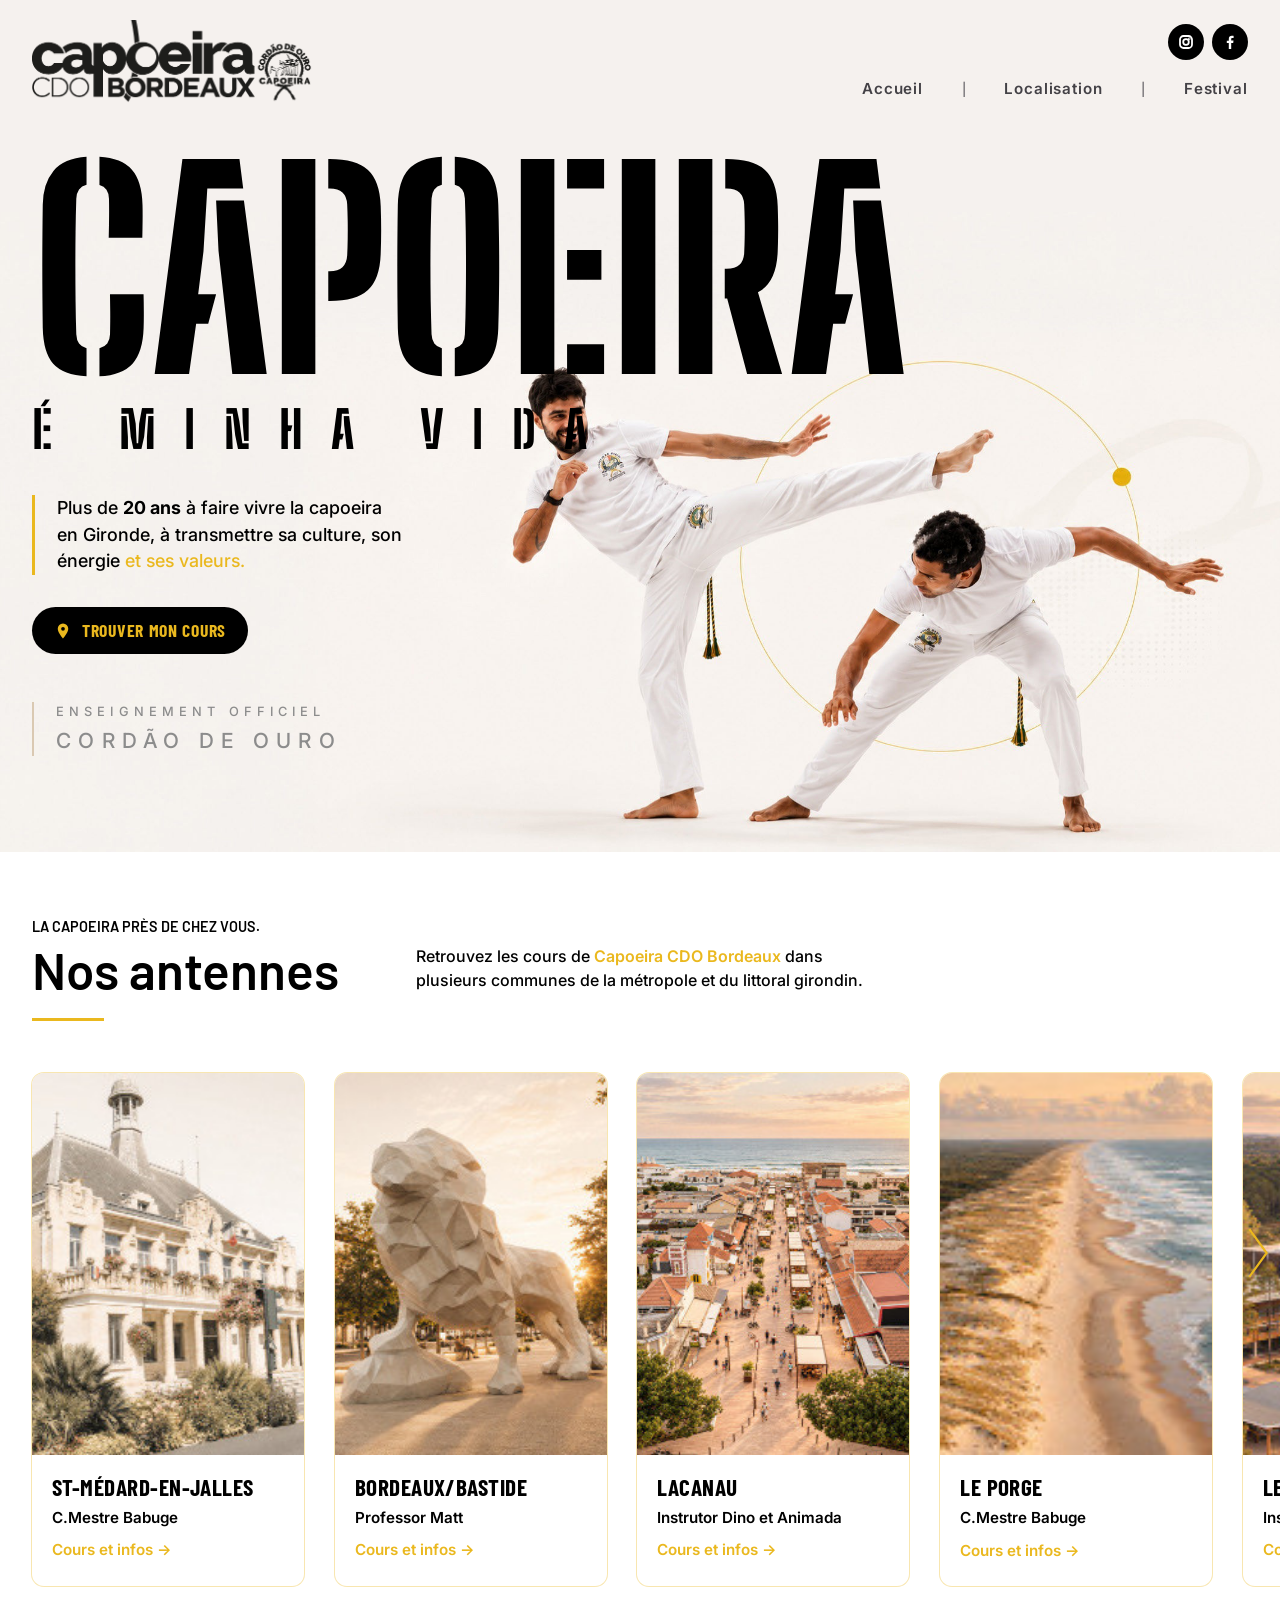
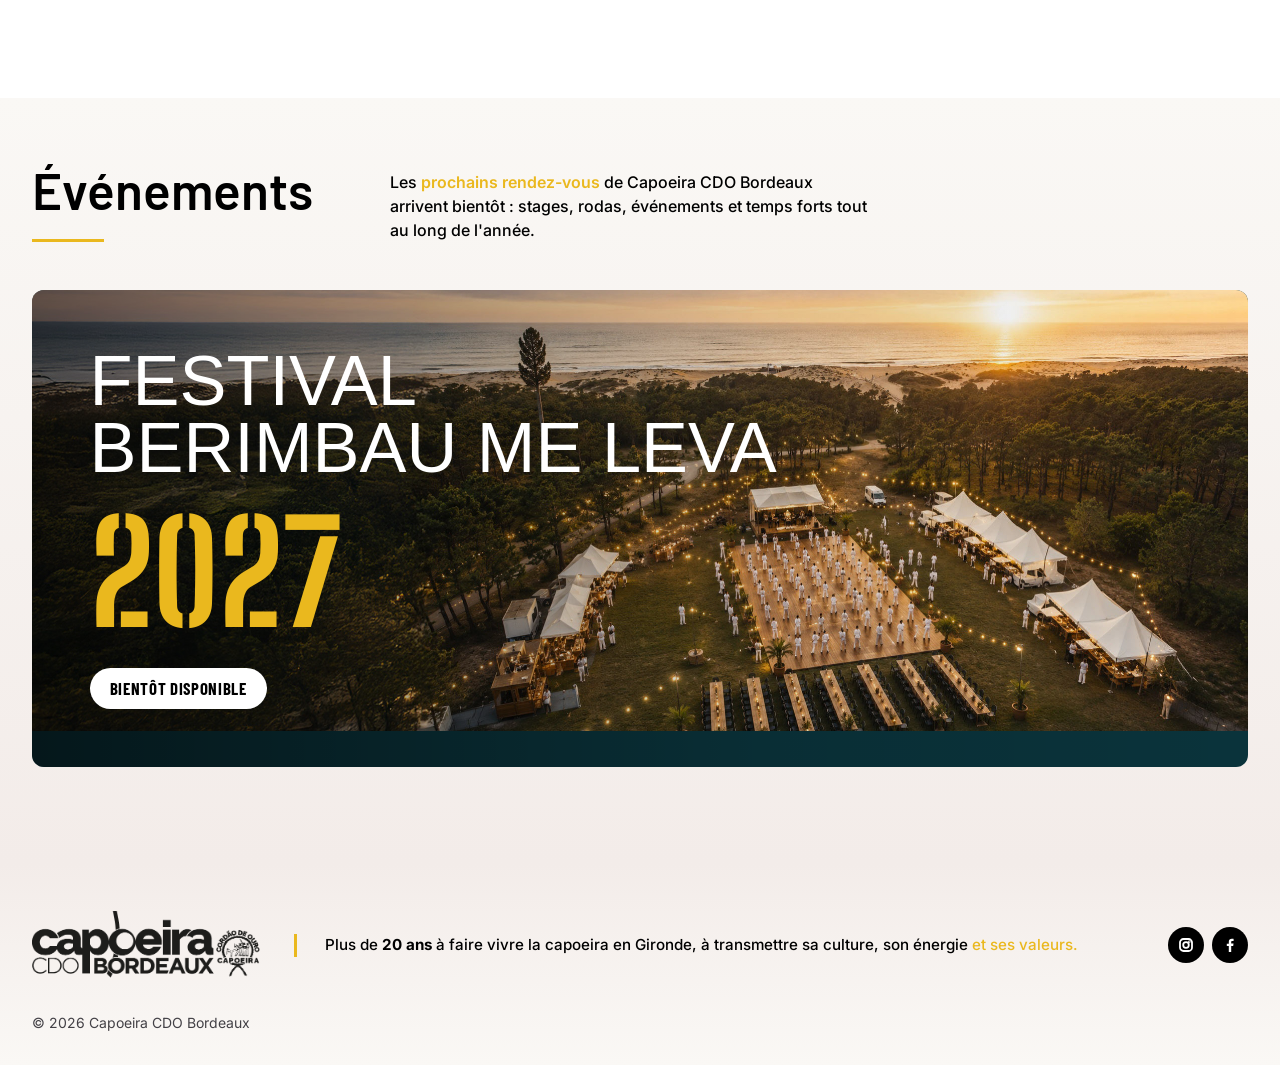
==== commit fb12636d: "feat: events section with festival banner" ====
--- a/index.html
+++ b/index.html
@@ -76,6 +76,7 @@
             <ul>
               <li><a href="#accueil">Accueil</a></li>
               <li><a href="#antennes">Localisation</a></li>
+              <li><a href="#evenements">Festival</a></li>
             </ul>
           </nav>
         </div>
@@ -646,6 +647,38 @@
               <path d="m4 2 16 22L4 46" />
             </svg>
           </button>
+        </div>
+      </section>
+      <section class="evenements" id="evenements" aria-labelledby="evenements-title">
+        <div class="container">
+          <div class="section-head">
+            <div class="section-head__titles">
+              <h2 id="evenements-title" class="section-head__title">Événements</h2>
+            </div>
+            <p class="section-head__text">
+              Les <span class="text-gold">prochains rendez-vous</span> de Capoeira CDO Bordeaux arrivent bientôt :
+              stages, rodas, événements et temps forts tout au long de l'année.
+            </p>
+          </div>
+
+          <article class="festival" aria-labelledby="festival-title">
+            <img
+              class="festival__image"
+              src="public/images/festival-berimbau-me-leva.jpg"
+              alt="Vue aérienne du festival au coucher du soleil, entre la forêt de pins et l'océan"
+              width="2425"
+              height="879"
+              loading="lazy"
+            />
+            <div class="festival__content">
+              <h3 id="festival-title" class="festival__title">
+                <span class="festival__kicker">Festival</span>
+                <span lang="pt">Berimbau me leva</span>
+                <span class="festival__year">2027</span>
+              </h3>
+              <p class="festival__soon">Bientôt disponible</p>
+            </div>
+          </article>
         </div>
       </section>
     </main>
--- a/src/style.css
+++ b/src/style.css
@@ -572,6 +572,93 @@
   background: var(--charcoal);
 }
 
+/* ---------- Événements ---------- */
+
+.evenements {
+  padding-block: 64px 96px;
+  background: linear-gradient(to bottom, #faf8f5, var(--cream-2));
+}
+
+/* no eyebrow above the title here, so align the text with the title */
+.evenements .section-head__text {
+  padding-top: 8px;
+}
+
+.festival {
+  position: relative;
+  display: grid;
+  border-radius: 12px;
+  overflow: hidden;
+  background: var(--teal);
+}
+
+.festival__image,
+.festival__content {
+  grid-area: 1 / 1;
+}
+
+.festival__image {
+  width: 100%;
+  height: auto;
+  aspect-ratio: 2425 / 879;
+  min-height: 420px;
+  object-fit: cover;
+  object-position: 70% 50%;
+}
+
+.festival__content {
+  z-index: 1;
+  display: flex;
+  flex-direction: column;
+  justify-content: flex-end;
+  align-items: flex-start;
+  gap: 24px;
+  padding: clamp(24px, 4.5vw, 64px);
+  background: linear-gradient(to right, rgb(0 0 0 / 0.55), rgb(0 0 0 / 0.1) 60%, transparent);
+  color: var(--white);
+}
+
+.festival__title {
+  margin: 0;
+  font-family: var(--font-condensed);
+  font-weight: 400;
+  font-size: clamp(2.25rem, 5.5vw, 5rem);
+  line-height: 0.95;
+  text-transform: uppercase;
+}
+
+.festival__title > span {
+  display: block;
+}
+
+.festival__year {
+  margin-top: 0.15em;
+  font-family: var(--font-stencil);
+  font-weight: 700;
+  font-size: 2em;
+  line-height: 1;
+  color: var(--gold);
+}
+
+.festival__soon {
+  margin: 0;
+  padding: 8px 20px;
+  border-radius: 999px;
+  background: var(--white);
+  color: var(--black);
+  font-family: var(--font-condensed);
+  font-weight: 700;
+  font-size: 1.05rem;
+  letter-spacing: 0.04em;
+  text-transform: uppercase;
+}
+
+@media (min-width: 768px) {
+  .festival__content {
+    justify-content: center;
+  }
+}
+
 /* ---------- Footer ---------- */
 
 .site-footer {
